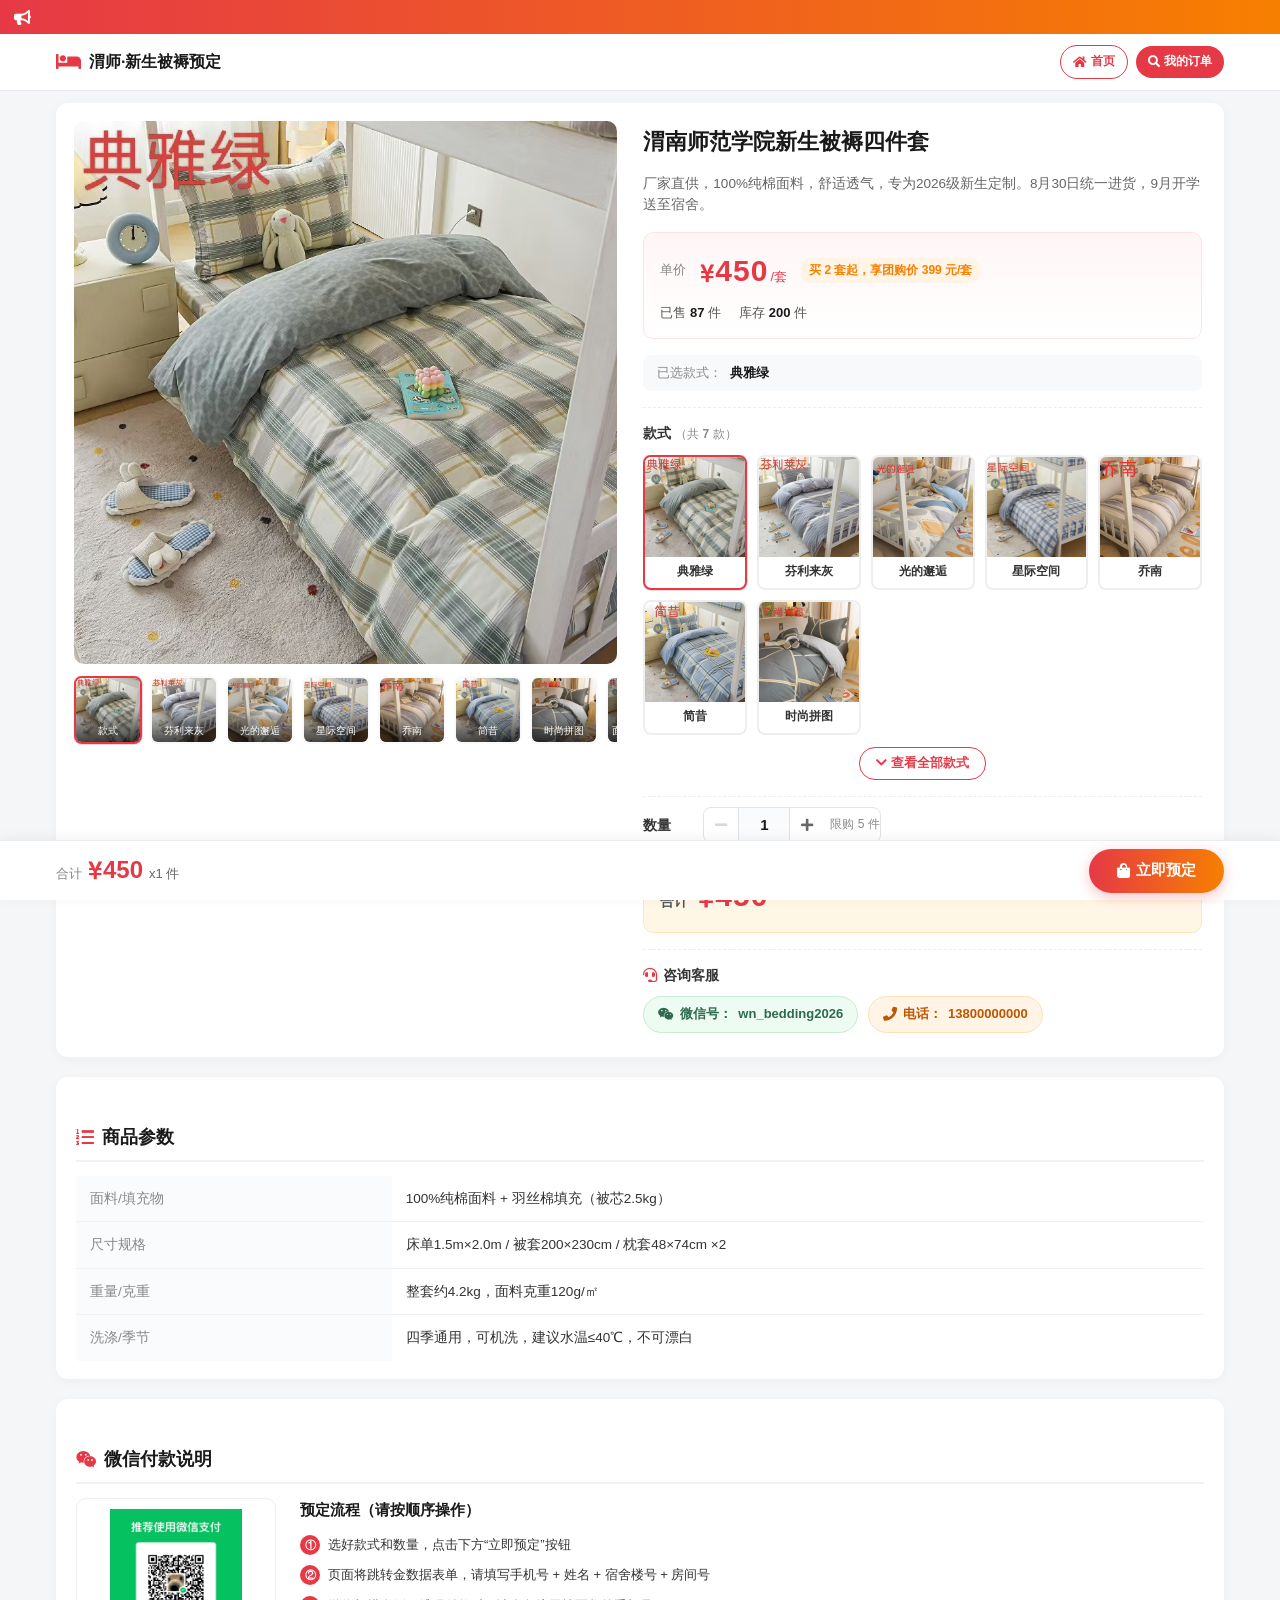
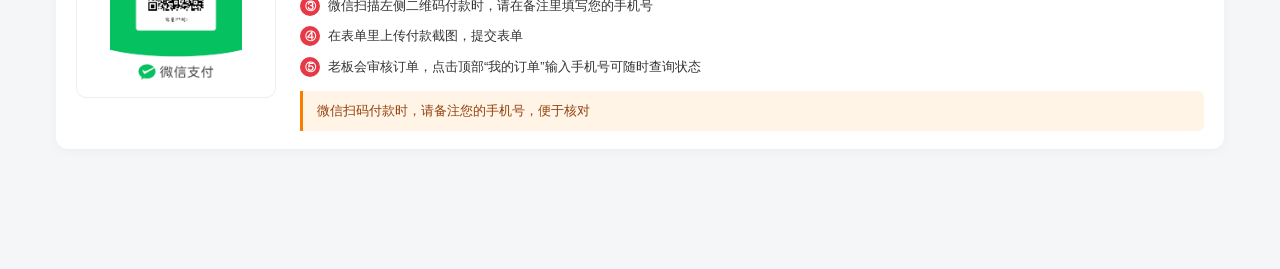
==== detail.html @ 7793c271 "初始提交：渭南师范学院新生被褥预定平台" ====
<!DOCTYPE html>
<html lang="zh-CN">
<head>
    <meta charset="UTF-8">
    <meta name="viewport" content="width=device-width, initial-scale=1.0">
    <title>新生被褥四件套 · 选款下单</title>
    <link rel="stylesheet" href="css/styles.css">
    <link rel="stylesheet" href="css/detail.css">
    <link rel="stylesheet" href="https://cdnjs.cloudflare.com/ajax/libs/font-awesome/5.15.4/css/all.min.css">
</head>
<body class="page-detail">
    <!-- 顶部滚动公告栏 -->
    <div class="announcement-bar" id="announcementBar">
        <i class="fas fa-bullhorn announcement-icon"></i>
        <div class="announcement-text-wrap">
            <div class="announcement-text" id="announcementText"></div>
        </div>
    </div>

    <!-- 顶部导航 -->
    <header class="site-header">
        <div class="container header-inner">
            <a href="index.html" class="site-logo">
                <i class="fas fa-bed logo-icon"></i>
                <span class="logo-text">渭师·新生被褥预定</span>
            </a>
            <div class="header-actions">
                <a href="index.html" class="header-btn header-btn-outline">
                    <i class="fas fa-home"></i> 首页
                </a>
                <a id="queryEntryLink" href="#" class="header-btn header-btn-primary" target="_blank" rel="noopener">
                    <i class="fas fa-search"></i> 我的订单
                </a>
            </div>
        </div>
    </header>

    <!-- 商品详情主体 -->
    <main class="detail-main">
        <div class="container">

            <!-- 商品主区块：媒体 + 信息 -->
            <section class="detail-top">

                <!-- 左侧/上方：主图轮播（含3个统一视频混排） -->
                <div class="detail-media">
                    <div class="detail-main-visual" id="mainVisual">
                        <img id="mainVisualImg" src="img/products/典雅绿.jpg" alt="商品主图">
                        <video id="mainVisualVideo" class="visual-video" style="display:none;" controls preload="metadata" playsinline></video>
                        <div id="videoPlayMask" class="video-play-mask" style="display:none;">
                            <i class="fas fa-play-circle"></i>
                        </div>
                    </div>

                    <!-- 小缩略图（含规格图+视频） -->
                    <div class="detail-thumbs-row" id="thumbsRow">
                        <!-- JS 渲染：规格图片 + 3 个视频混排 -->
                    </div>
                </div>

                <!-- 右侧/下方：信息区 -->
                <div class="detail-info">
                    <h1 class="detail-title" id="detailTitle">渭南师范学院新生被褥四件套</h1>
                    <p class="detail-desc" id="detailDesc">厂家直供，100%纯棉面料，舒适透气</p>

                    <!-- 价格/已售/库存 -->
                    <div class="detail-price-card">
                        <div class="detail-price-row">
                            <span class="detail-price-label">单价</span>
                            <span class="detail-price-cur">
                                <i class="fas fa-yen-sign"></i>
                                <b id="detailUnitPrice">450</b>
                                <span class="detail-unit">/套</span>
                            </span>
                            <span class="detail-price-hint" id="detailPriceHint">买 2 套起，享团购价 399 元/套</span>
                        </div>
                        <div class="detail-meta-row">
                            <div class="detail-meta-item">
                                已售 <b id="detailSold">87</b> 件
                            </div>
                            <div class="detail-meta-item">
                                库存 <b id="detailStock">200</b> 件
                            </div>
                        </div>
                    </div>

                    <!-- 当前选中款式名 -->
                    <div class="detail-sku-selected">
                        <span class="sku-selected-label">已选款式：</span>
                        <span class="sku-selected-name" id="selectedSkuName">典雅绿</span>
                    </div>

                    <!-- 规格缩略图区（折叠展开） -->
                    <div class="detail-sku-picker">
                        <div class="sku-picker-title">
                            款式 <span class="sku-picker-count">（共 <b id="skuPickerCount">7</b> 款）</span>
                        </div>

                        <div class="sku-picker-grid" id="skuPickerGrid">
                            <!-- JS 渲染：20-30 款图片缩略图 -->
                        </div>

                        <div class="sku-picker-expand-row">
                            <button type="button" id="skuExpandBtn" class="sku-expand-btn">
                                <i class="fas fa-chevron-down"></i>
                                <span>查看全部款式</span>
                            </button>
                        </div>
                    </div>

                    <!-- 数量选择器（阶梯定价） -->
                    <div class="detail-qty-row">
                        <div class="qty-label">数量</div>
                        <div class="qty-selector">
                            <button type="button" id="qtyMinus" class="qty-btn qty-btn-minus">
                                <i class="fas fa-minus"></i>
                            </button>
                            <input type="number" id="qtyInput" value="1" min="1" max="5" readonly>
                            <button type="button" id="qtyPlus" class="qty-btn qty-btn-plus">
                                <i class="fas fa-plus"></i>
                            </button>
                            <span class="qty-max-tip">限购 5 件</span>
                        </div>
                    </div>

                    <!-- 总价 -->
                    <div class="detail-total-row">
                        <span class="total-label">合计</span>
                        <span class="total-price">
                            <i class="fas fa-yen-sign"></i><b id="detailTotal">450</b>
                        </span>
                        <span class="total-save" id="totalSaveTip" style="display:none;">
                            已省 <i class="fas fa-yen-sign"></i><b id="detailSaved">0</b>
                        </span>
                    </div>

                    <!-- 客服联系（按字段显示） -->
                    <div class="detail-contact" id="detailContact" style="display:none;">
                        <div class="contact-title"><i class="fas fa-headset"></i> 咨询客服</div>
                        <div class="contact-items" id="contactItems">
                            <!-- JS 按 JSON 字段显示 -->
                        </div>
                    </div>

                </div>
            </section>

            <!-- 商品参数表 -->
            <section class="detail-params">
                <h2 class="block-title"><i class="fas fa-list-ol"></i> 商品参数</h2>
                <table class="params-table" id="paramsTable">
                    <tbody>
                        <!-- JS 渲染 4 行参数 -->
                    </tbody>
                </table>
            </section>

            <!-- 微信收款二维码提示 -->
            <section class="detail-payment-info">
                <h2 class="block-title"><i class="fab fa-weixin"></i> 微信付款说明</h2>
                <div class="payment-card">
                    <div class="payment-qrcode-box">
                        <img id="paymentQrcodeImg" src="img/payment/微信收款二维码.jpg" alt="微信收款二维码">
                    </div>
                    <div class="payment-texts">
                        <p class="payment-tip-title">预定流程（请按顺序操作）</p>
                        <ol class="payment-steps">
                            <li>
                                <b>①</b>
                                <span>选好款式和数量，点击下方“立即预定”按钮</span>
                            </li>
                            <li>
                                <b>②</b>
                                <span>页面将跳转金数据表单，请填写手机号 + 姓名 + 宿舍楼号 + 房间号</span>
                            </li>
                            <li>
                                <b>③</b>
                                <span>微信扫描左侧二维码付款时，请在备注里填写您的手机号</span>
                            </li>
                            <li>
                                <b>④</b>
                                <span>在表单里上传付款截图，提交表单</span>
                            </li>
                            <li>
                                <b>⑤</b>
                                <span>老板会审核订单，点击顶部“我的订单”输入手机号可随时查询状态</span>
                            </li>
                        </ol>
                        <p class="payment-tip-sub" id="paymentTipSub">
                            微信扫码付款时，请备注您的手机号，便于核对
                        </p>
                    </div>
                </div>
            </section>

        </div>
    </main>

    <!-- 底部固定栏（总价 + 立即预定） -->
    <div class="bottom-bar">
        <div class="container bottom-bar-inner">
            <div class="bottom-bar-price">
                <span class="bottom-label">合计</span>
                <span class="bottom-total"><i class="fas fa-yen-sign"></i><b id="bottomTotal">450</b></span>
                <span class="bottom-unit">x<span id="bottomQty">1</span> 件</span>
            </div>
            <button type="button" id="bookNowBtn" class="bottom-book-btn">
                <i class="fas fa-shopping-bag"></i> 立即预定
            </button>
        </div>
    </div>

    <script src="js/common.js"></script>
    <script>
        document.addEventListener('DOMContentLoaded', function() {
            WNU.initDetailPage();
        });
    </script>
</body>
</html>
---- css/styles.css ----
/* ==========================================================================
   渭南师范学院新生被褥预定平台 - 全站公共样式
   技术栈：CSS3 + Flexbox + Grid
   设计原则：移动端优先，中文思源黑体，正式简洁
   ========================================================================== */

/* --- 基础重置 --- */
*,
*::before,
*::after {
    box-sizing: border-box;
    margin: 0;
    padding: 0;
}

html,
body {
    min-height: 100%;
    background: #f5f6f8;
    color: #222;
    /* 中文：思源黑体优先，其次通用中文字体族 */
    font-family: "Source Han Sans CN", "Source Han Sans", "Noto Sans CJK SC",
        "PingFang SC", "Microsoft YaHei", -apple-system, BlinkMacSystemFont,
        "Helvetica Neue", Arial, sans-serif;
    font-size: 14px;
    line-height: 1.6;
    -webkit-text-size-adjust: 100%;
}

img {
    max-width: 100%;
    display: block;
}

a {
    color: inherit;
    text-decoration: none;
}

a:hover {
    opacity: 0.85;
}

ul,
ol {
    list-style: none;
}

button {
    font-family: inherit;
    cursor: pointer;
    border: none;
    background: none;
    color: inherit;
}

input,
textarea,
select {
    font-family: inherit;
}

/* --- 通用容器 --- */
.container {
    width: 100%;
    max-width: 1200px;
    margin: 0 auto;
    padding: 0 16px;
}

/* --- 通用分隔/标题 --- */
.section-subtitle,
.block-title {
    display: flex;
    align-items: center;
    font-size: 18px;
    font-weight: 700;
    color: #1a1a1a;
    margin: 28px 0 14px;
    padding-bottom: 8px;
    border-bottom: 2px solid #f0f2f5;
}

.section-subtitle i,
.block-title i {
    color: #e63946;
    margin-right: 8px;
}

.subtitle-hint {
    font-size: 13px;
    font-weight: 500;
    color: #888;
    margin-left: 8px;
}

/* ==========================================================================
   顶部滚动公告栏
   ========================================================================== */
.announcement-bar {
    display: flex;
    align-items: center;
    background: linear-gradient(90deg, #e63946 0%, #f77f00 100%);
    color: #fff;
    font-size: 13px;
    height: 34px;
    padding: 0 14px;
    overflow: hidden;
}

.announcement-icon {
    flex-shrink: 0;
    margin-right: 10px;
    font-size: 15px;
}

.announcement-text-wrap {
    flex: 1;
    overflow: hidden;
    position: relative;
    height: 22px;
}

.announcement-text {
    white-space: nowrap;
    position: absolute;
    left: 100%;
    line-height: 22px;
    will-change: transform;
    animation: anncScroll 22s linear infinite;
}

@keyframes anncScroll {
    0%   { transform: translateX(0); }
    100% { transform: translateX(-160%); }
}

/* ==========================================================================
   顶部导航（首页/详情页共用）
   ========================================================================== */
.site-header {
    background: #fff;
    border-bottom: 1px solid #eaecef;
    position: sticky;
    top: 0;
    z-index: 100;
}

.header-inner {
    display: flex;
    align-items: center;
    justify-content: space-between;
    height: 56px;
    gap: 12px;
}

.site-logo {
    display: flex;
    align-items: center;
    font-weight: 700;
    color: #1a1a1a;
    white-space: nowrap;
}

.logo-icon {
    color: #e63946;
    font-size: 20px;
    margin-right: 8px;
}

.logo-text {
    font-size: 16px;
}

.header-actions {
    display: flex;
    align-items: center;
    gap: 8px;
}

.header-btn {
    display: inline-flex;
    align-items: center;
    gap: 4px;
    padding: 6px 12px;
    border-radius: 18px;
    font-size: 12px;
    font-weight: 600;
    transition: all 0.2s;
    white-space: nowrap;
}

.header-btn-outline {
    border: 1px solid #e63946;
    color: #e63946;
}

.header-btn-outline:hover {
    background: #fff0f1;
}

.header-btn-primary {
    background: #e63946;
    color: #fff;
}

.header-btn-primary:hover {
    background: #d03340;
    color: #fff;
}

/* 移动端：按钮文字精简 */
@media (max-width: 480px) {
    .logo-text {
        font-size: 14px;
    }
    .header-btn {
        padding: 5px 10px;
        font-size: 12px;
    }
}

/* ==========================================================================
   主区域
   ========================================================================== */
.site-main,
.detail-main {
    padding: 20px 0 120px;
}

/* ==========================================================================
   首页：主商品卡片
   ========================================================================== */
.home-product-card {
    background: #fff;
    border-radius: 14px;
    overflow: hidden;
    box-shadow: 0 2px 14px rgba(0, 0, 0, 0.05);
    display: grid;
    grid-template-columns: 48% 1fr;
    gap: 0;
}

.home-product-media {
    position: relative;
    background: #f8f9fb;
}

.home-product-media img {
    width: 100%;
    height: 100%;
    object-fit: cover;
    aspect-ratio: 1 / 1;
}

.home-product-badge {
    position: absolute;
    top: 14px;
    left: 14px;
    background: rgba(230, 57, 70, 0.95);
    color: #fff;
    font-size: 12px;
    font-weight: 600;
    padding: 5px 10px;
    border-radius: 14px;
    box-shadow: 0 2px 6px rgba(230, 57, 70, 0.35);
}

.home-product-info {
    padding: 24px 28px;
    display: flex;
    flex-direction: column;
    justify-content: center;
}

.home-product-title {
    font-size: 22px;
    font-weight: 700;
    color: #1a1a1a;
    margin-bottom: 8px;
    line-height: 1.4;
}

.home-product-desc {
    color: #666;
    font-size: 14px;
    margin-bottom: 20px;
}

.home-pricing-row {
    display: flex;
    flex-wrap: wrap;
    align-items: flex-end;
    gap: 18px;
    margin-bottom: 14px;
}

.home-price-block {
    display: flex;
    flex-direction: column;
}

.home-price-label {
    font-size: 12px;
    color: #888;
    margin-bottom: 4px;
}

.home-price {
    font-size: 22px;
    font-weight: 700;
    color: #e63946;
}

.home-price b {
    font-size: 28px;
    letter-spacing: 1px;
}

.home-price-single {
    color: #999;
    font-size: 17px;
    text-decoration: line-through;
}

.home-price-single b {
    font-size: 22px;
}

.home-stats-block {
    margin-left: auto;
    display: flex;
    flex-direction: column;
    align-items: flex-end;
    font-size: 13px;
    color: #666;
    gap: 4px;
}

.home-stats-block b {
    color: #1a1a1a;
    font-weight: 700;
}

.home-tags-row {
    display: flex;
    flex-wrap: wrap;
    gap: 8px;
    margin-bottom: 22px;
}

.home-tag {
    background: #fff4e5;
    color: #c05500;
    border-radius: 4px;
    font-size: 12px;
    padding: 4px 9px;
    display: inline-flex;
    align-items: center;
    gap: 4px;
}

.home-tag i {
    font-size: 11px;
}

.home-ctas {
    margin-top: auto;
}

.home-btn {
    display: inline-flex;
    align-items: center;
    justify-content: center;
    gap: 8px;
    border-radius: 30px;
    font-weight: 600;
    transition: all 0.2s;
    text-align: center;
}

.home-btn-primary {
    background: linear-gradient(90deg, #e63946 0%, #f77f00 100%);
    color: #fff;
    border: none;
}

.home-btn-primary:hover {
    transform: translateY(-1px);
    box-shadow: 0 6px 16px rgba(230, 57, 70, 0.3);
    color: #fff;
}

.home-btn-outline {
    background: #fff;
    color: #e63946;
    border: 1.5px solid #e63946;
}

.home-btn-outline:hover {
    background: #fff0f1;
    color: #e63946;
}

.home-btn-big {
    height: 48px;
    padding: 0 24px;
    font-size: 16px;
    width: 100%;
}

/* 响应式：首页卡片改为上下布局 */
@media (max-width: 820px) {
    .home-product-card {
        grid-template-columns: 1fr;
    }
    .home-product-info {
        padding: 18px 16px 22px;
    }
    .home-product-title {
        font-size: 19px;
    }
    .home-stats-block {
        margin-left: 0;
        align-items: flex-start;
    }
}

/* ==========================================================================
   首页：款式快速预览
   ========================================================================== */
.home-skus-section {
    margin-top: 10px;
}

.home-skus-grid {
    display: grid;
    grid-template-columns: repeat(auto-fill, minmax(140px, 1fr));
    gap: 14px;
}

.home-sku-item {
    background: #fff;
    border-radius: 10px;
    overflow: hidden;
    box-shadow: 0 2px 8px rgba(0, 0, 0, 0.04);
    transition: all 0.2s;
    cursor: pointer;
    border: 2px solid transparent;
}

.home-sku-item:hover {
    transform: translateY(-2px);
    box-shadow: 0 4px 14px rgba(0, 0, 0, 0.08);
}

.home-sku-item-img {
    width: 100%;
    aspect-ratio: 1 / 1;
    object-fit: cover;
    background: #f8f9fb;
}

.home-sku-item-name {
    padding: 8px 10px 10px;
    font-size: 13px;
    font-weight: 600;
    color: #333;
    text-align: center;
}

.home-skus-footer {
    margin-top: 20px;
    text-align: center;
}

/* ==========================================================================
   页脚
   ========================================================================== */
.site-footer {
    background: #fff;
    border-top: 1px solid #eaecef;
    padding: 22px 0 20px;
}

.footer-info-row {
    display: flex;
    flex-wrap: wrap;
    gap: 16px 24px;
    margin-bottom: 14px;
    font-size: 13px;
    color: #555;
}

.footer-info-item i {
    color: #e63946;
    margin-right: 6px;
}

.footer-copyright {
    color: #999;
    font-size: 12px;
    padding-top: 12px;
    border-top: 1px dashed #eee;
    text-align: center;
}

/* ==========================================================================
   详情页底部固定栏（详情页专用，定义在此公共样式里方便复用）
   ========================================================================== */
.bottom-bar {
    position: fixed;
    bottom: 0;
    left: 0;
    right: 0;
    height: 60px;
    background: #fff;
    border-top: 1px solid #eaecef;
    z-index: 200;
    box-shadow: 0 -2px 12px rgba(0, 0, 0, 0.05);
}

.bottom-bar-inner {
    height: 100%;
    display: flex;
    align-items: center;
    justify-content: space-between;
    gap: 12px;
}

.bottom-bar-price {
    display: flex;
    align-items: baseline;
    gap: 6px;
    flex: 1;
    min-width: 0;
}

.bottom-label {
    font-size: 13px;
    color: #888;
}

.bottom-total {
    color: #e63946;
    font-weight: 700;
    font-size: 20px;
}

.bottom-total b {
    font-size: 24px;
}

.bottom-unit {
    color: #666;
    font-size: 13px;
}

.bottom-book-btn {
    flex-shrink: 0;
    height: 44px;
    padding: 0 28px;
    border-radius: 22px;
    background: linear-gradient(90deg, #e63946 0%, #f77f00 100%);
    color: #fff;
    font-weight: 700;
    font-size: 15px;
    display: inline-flex;
    align-items: center;
    gap: 6px;
    transition: all 0.2s;
    box-shadow: 0 4px 14px rgba(230, 57, 70, 0.3);
}

.bottom-book-btn:hover {
    transform: translateY(-1px);
    box-shadow: 0 6px 18px rgba(230, 57, 70, 0.38);
}

.bottom-book-btn:active {
    transform: translateY(0);
}

@media (max-width: 480px) {
    .bottom-book-btn {
        padding: 0 18px;
        font-size: 14px;
        height: 42px;
    }
}
---- css/detail.css ----
/* ==========================================================================
   详情页专用样式：选款下单页
   布局：左（主图）+ 右（信息），移动端上下
   ========================================================================== */

.page-detail {
    background: #f5f6f8;
}

.page-detail .detail-main {
    padding-top: 12px;
}

/* ---------------- 主商品区：左媒体右信息 ---------------- */
.detail-top {
    display: grid;
    grid-template-columns: 48% 1fr;
    gap: 22px;
    background: #fff;
    border-radius: 12px;
    padding: 18px;
    box-shadow: 0 2px 12px rgba(0, 0, 0, 0.04);
}

@media (max-width: 820px) {
    .detail-top {
        grid-template-columns: 1fr;
        padding: 14px;
        gap: 14px;
    }
}

/* ---------------- 媒体区（主图+缩略图行） ---------------- */
.detail-media {
    display: flex;
    flex-direction: column;
    gap: 12px;
}

.detail-main-visual {
    position: relative;
    width: 100%;
    background: #f8f9fb;
    border-radius: 10px;
    overflow: hidden;
    aspect-ratio: 1 / 1;
}

.detail-main-visual img,
.detail-main-visual video {
    width: 100%;
    height: 100%;
    object-fit: cover;
}

.detail-main-visual video {
    background: #000;
}

.video-play-mask {
    position: absolute;
    inset: 0;
    background: rgba(0, 0, 0, 0.25);
    display: flex;
    align-items: center;
    justify-content: center;
    color: #fff;
    font-size: 64px;
    cursor: pointer;
    transition: all 0.2s;
}

.video-play-mask:hover {
    background: rgba(0, 0, 0, 0.4);
}

.video-play-mask:hover i {
    transform: scale(1.1);
}

.video-play-mask i {
    transition: transform 0.2s;
    text-shadow: 0 4px 12px rgba(0, 0, 0, 0.4);
}

/* 主视觉下方的小缩略图行（规格图+视频） */
.detail-thumbs-row {
    display: flex;
    gap: 8px;
    overflow-x: auto;
    padding-bottom: 4px;
    scrollbar-width: thin;
}

.detail-thumbs-row::-webkit-scrollbar {
    height: 4px;
}
.detail-thumbs-row::-webkit-scrollbar-thumb {
    background: #ddd;
    border-radius: 2px;
}

.detail-thumb-item {
    flex-shrink: 0;
    width: 68px;
    height: 68px;
    border-radius: 8px;
    overflow: hidden;
    border: 2px solid transparent;
    background: #f8f9fb;
    cursor: pointer;
    transition: all 0.15s;
    position: relative;
}

.detail-thumb-item:hover {
    border-color: #f2a9af;
}

.detail-thumb-item.active {
    border-color: #e63946;
    box-shadow: 0 0 0 1px rgba(230, 57, 70, 0.2);
}

.detail-thumb-item img {
    width: 100%;
    height: 100%;
    object-fit: cover;
}

.detail-thumb-item.video-thumb::after {
    content: "";
    position: absolute;
    inset: 0;
    background: rgba(0, 0, 0, 0.35);
}

.detail-thumb-item.video-thumb::before {
    content: "\f144"; /* play-circle FontAwesome unicode */
    font-family: "Font Awesome 5 Free";
    font-weight: 400;
    position: absolute;
    top: 50%;
    left: 50%;
    transform: translate(-50%, -50%);
    color: #fff;
    font-size: 24px;
    z-index: 1;
    text-shadow: 0 2px 4px rgba(0, 0, 0, 0.4);
}

.detail-thumb-label {
    position: absolute;
    left: 0;
    right: 0;
    bottom: 0;
    font-size: 10px;
    color: #fff;
    text-align: center;
    background: linear-gradient(transparent, rgba(0, 0, 0, 0.65));
    padding: 14px 4px 3px;
    z-index: 2;
    white-space: nowrap;
    overflow: hidden;
    text-overflow: ellipsis;
}

/* ---------------- 信息区 ---------------- */
.detail-info {
    display: flex;
    flex-direction: column;
    gap: 16px;
    padding: 6px 4px;
}

.detail-title {
    font-size: 22px;
    font-weight: 700;
    color: #1a1a1a;
    line-height: 1.35;
}

.detail-desc {
    color: #666;
    font-size: 13.5px;
}

.detail-price-card {
    background: linear-gradient(180deg, #fff6f6 0%, #fff 100%);
    border: 1px solid #ffe3e5;
    border-radius: 10px;
    padding: 14px 16px;
}

.detail-price-row {
    display: flex;
    align-items: center;
    flex-wrap: wrap;
    gap: 8px 14px;
    margin-bottom: 8px;
}

.detail-price-label {
    font-size: 13px;
    color: #888;
}

.detail-price-cur {
    color: #e63946;
    font-size: 20px;
    font-weight: 700;
    display: inline-flex;
    align-items: baseline;
}

.detail-price-cur b {
    font-size: 30px;
    letter-spacing: 1px;
}

.detail-unit {
    font-size: 13px;
    color: #e63946;
    font-weight: 500;
    margin-left: 2px;
}

.detail-price-hint {
    font-size: 12px;
    color: #f77f00;
    background: #fff4e5;
    padding: 3px 8px;
    border-radius: 10px;
    font-weight: 600;
}

.detail-price-hint.group {
    background: #d8f3dc;
    color: #2d6a4f;
}

.detail-meta-row {
    display: flex;
    gap: 18px;
    font-size: 13px;
    color: #555;
}

.detail-meta-item b {
    color: #1a1a1a;
    font-weight: 700;
}

/* 已选款式 */
.detail-sku-selected {
    background: #f8f9fb;
    border-radius: 8px;
    padding: 8px 14px;
    font-size: 13px;
    display: flex;
    align-items: center;
}

.sku-selected-label {
    color: #888;
    margin-right: 8px;
}

.sku-selected-name {
    color: #1a1a1a;
    font-weight: 700;
}

/* 规格缩略图选择器（折叠展开） */
.detail-sku-picker {
    border-top: 1px dashed #eee;
    padding-top: 14px;
}

.sku-picker-title {
    font-size: 14px;
    color: #333;
    font-weight: 600;
    margin-bottom: 10px;
}

.sku-picker-count {
    font-weight: 500;
    color: #888;
    font-size: 12px;
}

.sku-picker-grid {
    display: grid;
    grid-template-columns: repeat(auto-fill, minmax(88px, 1fr));
    gap: 10px;
    overflow: hidden;
    max-height: 340px; /* 默认显示约 6 款 (88*3+10*2=284 留余量) */
    transition: max-height 0.3s ease;
}

.sku-picker-grid.expanded {
    max-height: 2000px;
}

.sku-card {
    background: #fff;
    border: 2px solid #eee;
    border-radius: 8px;
    overflow: hidden;
    cursor: pointer;
    transition: all 0.15s;
    display: flex;
    flex-direction: column;
}

.sku-card:hover {
    border-color: #f2a9af;
}

.sku-card.active {
    border-color: #e63946;
    box-shadow: 0 0 0 1px rgba(230, 57, 70, 0.18);
}

.sku-card-img {
    width: 100%;
    aspect-ratio: 1 / 1;
    object-fit: cover;
    background: #f8f9fb;
}

.sku-card-name {
    padding: 5px 6px 7px;
    font-size: 12px;
    text-align: center;
    color: #333;
    font-weight: 600;
    white-space: nowrap;
    overflow: hidden;
    text-overflow: ellipsis;
}

.sku-picker-expand-row {
    margin-top: 12px;
    display: flex;
    justify-content: center;
}

.sku-expand-btn {
    display: inline-flex;
    align-items: center;
    gap: 4px;
    padding: 7px 16px;
    background: #fff;
    border: 1px solid #e63946;
    color: #e63946;
    border-radius: 16px;
    font-size: 12.5px;
    font-weight: 600;
    transition: all 0.2s;
}

.sku-expand-btn:hover {
    background: #fff0f1;
}

.sku-expand-btn i {
    transition: transform 0.25s;
}

.sku-expand-btn.expanded i {
    transform: rotate(180deg);
}

/* 数量选择器 */
.detail-qty-row {
    display: flex;
    align-items: center;
    gap: 16px;
    padding-top: 10px;
    border-top: 1px dashed #eee;
}

.qty-label {
    font-size: 14px;
    color: #333;
    font-weight: 600;
    min-width: 44px;
}

.qty-selector {
    display: inline-flex;
    align-items: center;
    background: #fff;
    border: 1px solid #e0e3e8;
    border-radius: 8px;
    overflow: hidden;
}

.qty-btn {
    width: 34px;
    height: 34px;
    display: inline-flex;
    align-items: center;
    justify-content: center;
    color: #666;
    font-size: 14px;
    transition: all 0.15s;
}

.qty-btn:hover {
    background: #f5f6f8;
    color: #e63946;
}

.qty-btn:disabled {
    cursor: not-allowed;
    opacity: 0.45;
    color: #aaa;
}

.qty-btn:disabled:hover {
    background: transparent;
}

#qtyInput {
    width: 52px;
    height: 34px;
    border: none;
    border-left: 1px solid #e0e3e8;
    border-right: 1px solid #e0e3e8;
    text-align: center;
    font-size: 15px;
    font-weight: 700;
    color: #1a1a1a;
    outline: none;
    background: #fafbfc;
    -moz-appearance: textfield;
}

#qtyInput::-webkit-inner-spin-button,
#qtyInput::-webkit-outer-spin-button {
    -webkit-appearance: none;
    margin: 0;
}

.qty-max-tip {
    font-size: 12px;
    color: #888;
    margin-left: 6px;
}

/* 总价行 */
.detail-total-row {
    display: flex;
    align-items: baseline;
    gap: 10px;
    background: #fff7e6;
    border-radius: 10px;
    padding: 12px 16px;
    border: 1px solid #ffe7ba;
}

.total-label {
    font-size: 14px;
    color: #555;
    font-weight: 600;
}

.total-price {
    color: #e63946;
    font-size: 22px;
    font-weight: 700;
}

.total-price b {
    font-size: 30px;
    letter-spacing: 1px;
}

.total-save {
    font-size: 12.5px;
    color: #2d6a4f;
    background: #d8f3dc;
    padding: 3px 9px;
    border-radius: 10px;
    font-weight: 600;
    align-self: center;
}

/* 客服联系区 */
.detail-contact {
    border-top: 1px dashed #eee;
    padding-top: 14px;
}

.contact-title {
    font-size: 14px;
    font-weight: 600;
    color: #333;
    margin-bottom: 10px;
    display: flex;
    align-items: center;
    gap: 6px;
}

.contact-title i {
    color: #e63946;
}

.contact-items {
    display: flex;
    flex-wrap: wrap;
    gap: 10px;
}

.contact-chip {
    display: inline-flex;
    align-items: center;
    gap: 6px;
    padding: 7px 14px;
    background: #f0f7ff;
    border: 1px solid #d0e4ff;
    color: #1d4ed8;
    border-radius: 20px;
    font-size: 13px;
    font-weight: 600;
    cursor: pointer;
    transition: all 0.2s;
    user-select: all;
}

.contact-chip:hover {
    background: #e0efff;
}

.contact-chip.wechat {
    background: #eefbf3;
    border-color: #c6ecd4;
    color: #2d6a4f;
}

.contact-chip.phone {
    background: #fff4e5;
    border-color: #ffe0b3;
    color: #c05500;
}

.contact-chip i {
    font-size: 14px;
}

/* ---------------- 商品参数表 ---------------- */
.detail-params {
    margin-top: 20px;
    background: #fff;
    border-radius: 12px;
    padding: 18px 20px;
    box-shadow: 0 2px 10px rgba(0, 0, 0, 0.04);
}

.params-table {
    width: 100%;
    border-collapse: collapse;
    font-size: 13.5px;
}

.params-table tr {
    border-bottom: 1px solid #f0f2f5;
}

.params-table tr:last-child {
    border-bottom: none;
}

.params-table th {
    text-align: left;
    width: 28%;
    padding: 12px 14px;
    color: #888;
    font-weight: 500;
    background: #fafbfc;
    vertical-align: top;
}

.params-table td {
    padding: 12px 14px;
    color: #333;
    line-height: 1.6;
}

/* ---------------- 付款说明 ---------------- */
.detail-payment-info {
    margin-top: 20px;
    background: #fff;
    border-radius: 12px;
    padding: 18px 20px;
    box-shadow: 0 2px 10px rgba(0, 0, 0, 0.04);
}

.payment-card {
    display: grid;
    grid-template-columns: 200px 1fr;
    gap: 24px;
    align-items: flex-start;
}

@media (max-width: 640px) {
    .payment-card {
        grid-template-columns: 1fr;
    }
}

.payment-qrcode-box {
    background: #fff;
    border: 1px solid #eee;
    padding: 10px;
    border-radius: 10px;
    text-align: center;
    max-width: 220px;
    margin: 0 auto;
}

.payment-qrcode-box img {
    width: 100%;
    aspect-ratio: 1 / 1;
    object-fit: contain;
    border-radius: 6px;
}

.payment-tip-title {
    font-size: 15px;
    font-weight: 700;
    color: #1a1a1a;
    margin-bottom: 12px;
}

.payment-steps {
    counter-reset: step;
    display: flex;
    flex-direction: column;
    gap: 9px;
}

.payment-steps li {
    display: flex;
    align-items: flex-start;
    gap: 8px;
    font-size: 13px;
    color: #333;
    line-height: 1.65;
}

.payment-steps li b {
    flex-shrink: 0;
    display: inline-flex;
    align-items: center;
    justify-content: center;
    width: 20px;
    height: 20px;
    border-radius: 50%;
    background: #e63946;
    color: #fff;
    font-size: 11px;
    margin-top: 1px;
}

.payment-tip-sub {
    margin-top: 14px;
    padding: 10px 14px;
    background: #fff4e5;
    border-left: 3px solid #f77f00;
    border-radius: 0 6px 6px 0;
    font-size: 12.5px;
    color: #92400e;
    line-height: 1.6;
}
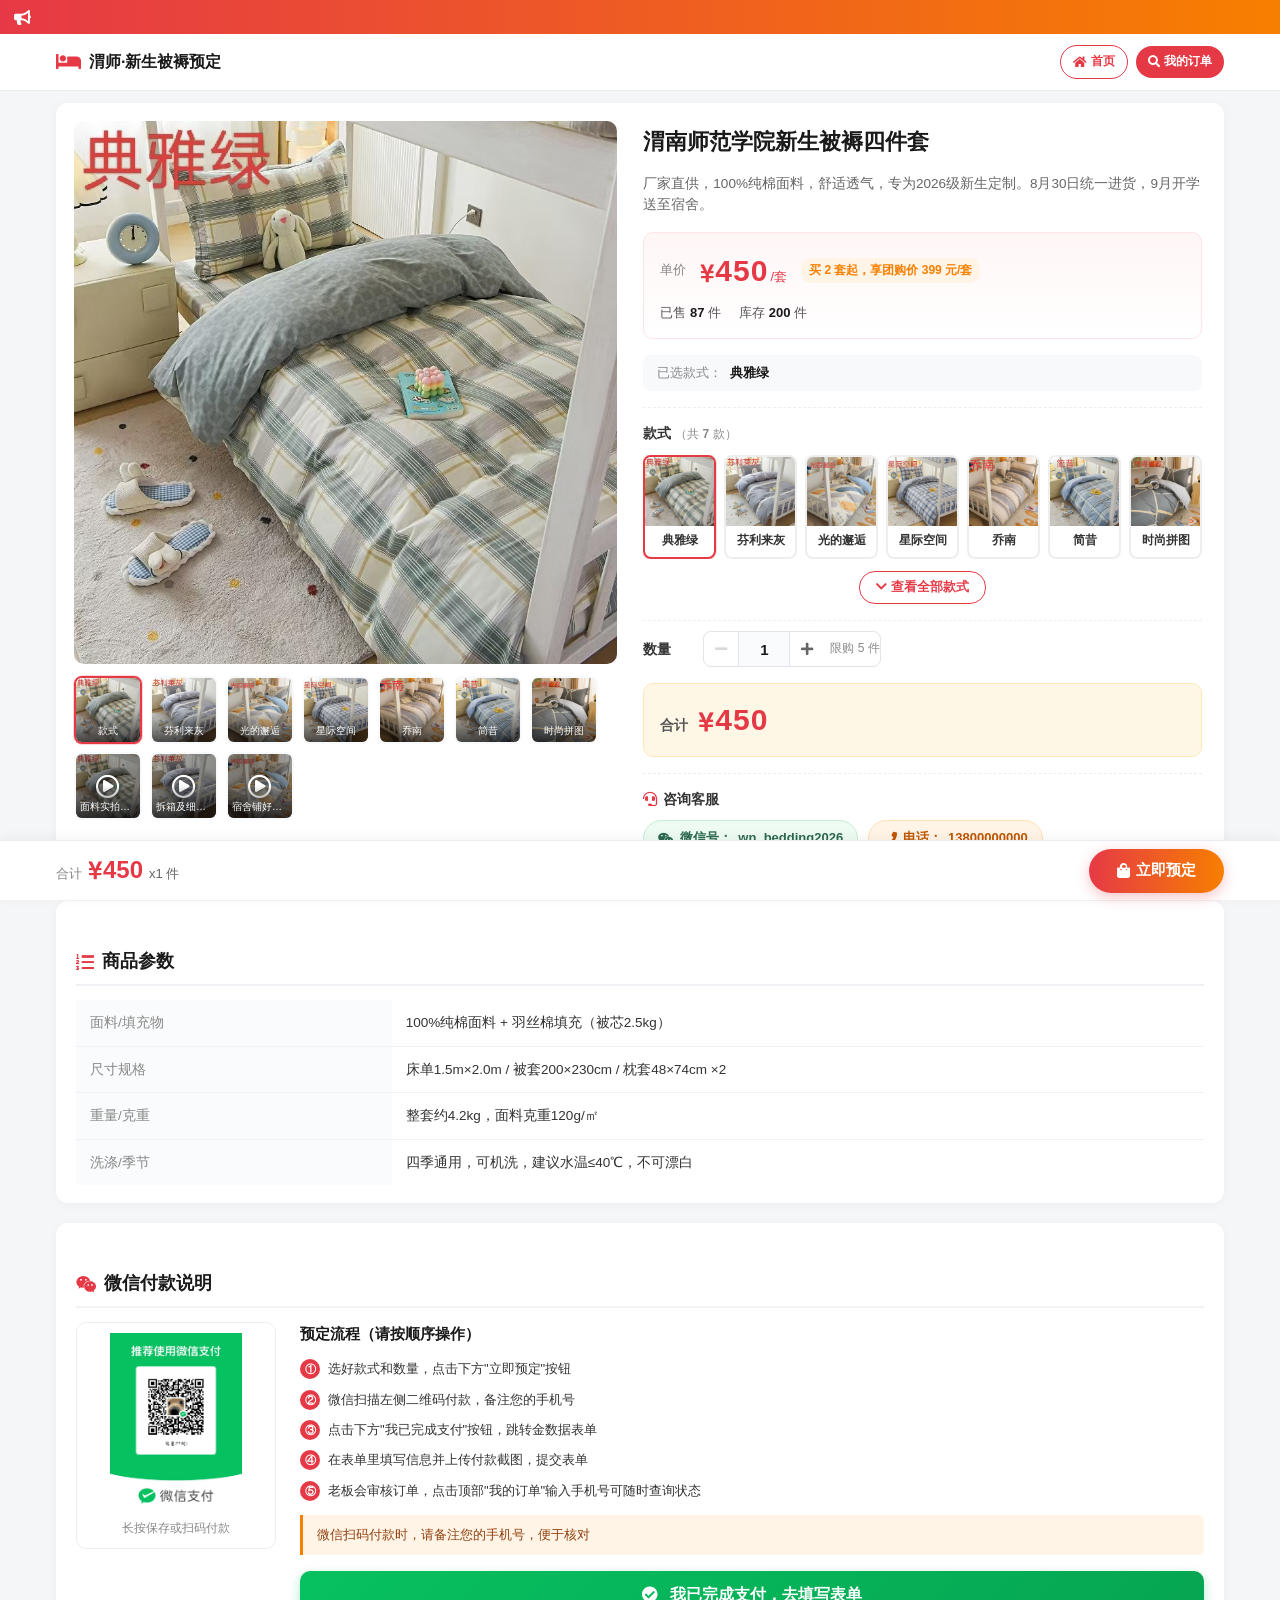
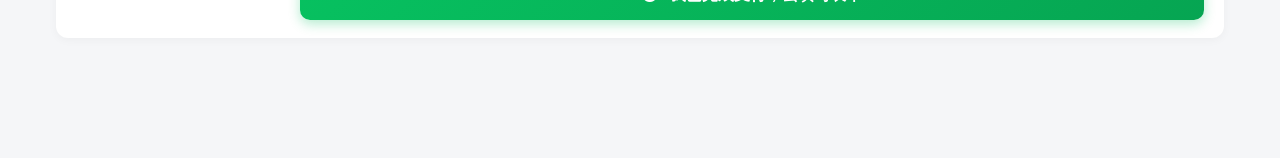
==== commit 4b52b381: "feat: 详情页流程改为先滚动到付款区再跳转表单" ====
--- a/detail.html
+++ b/detail.html
@@ -156,39 +156,43 @@
             </section>
 
             <!-- 微信收款二维码提示 -->
-            <section class="detail-payment-info">
+            <section class="detail-payment-info" id="paymentSection">
                 <h2 class="block-title"><i class="fab fa-weixin"></i> 微信付款说明</h2>
                 <div class="payment-card">
                     <div class="payment-qrcode-box">
                         <img id="paymentQrcodeImg" src="img/payment/微信收款二维码.jpg" alt="微信收款二维码">
+                        <p class="qrcode-tip">长按保存或扫码付款</p>
                     </div>
                     <div class="payment-texts">
                         <p class="payment-tip-title">预定流程（请按顺序操作）</p>
                         <ol class="payment-steps">
                             <li>
                                 <b>①</b>
-                                <span>选好款式和数量，点击下方“立即预定”按钮</span>
+                                <span>选好款式和数量，点击下方"立即预定"按钮</span>
                             </li>
                             <li>
                                 <b>②</b>
-                                <span>页面将跳转金数据表单，请填写手机号 + 姓名 + 宿舍楼号 + 房间号</span>
+                                <span>微信扫描左侧二维码付款，备注您的手机号</span>
                             </li>
                             <li>
                                 <b>③</b>
-                                <span>微信扫描左侧二维码付款时，请在备注里填写您的手机号</span>
+                                <span>点击下方"我已完成支付"按钮，跳转金数据表单</span>
                             </li>
                             <li>
                                 <b>④</b>
-                                <span>在表单里上传付款截图，提交表单</span>
+                                <span>在表单里填写信息并上传付款截图，提交表单</span>
                             </li>
                             <li>
                                 <b>⑤</b>
-                                <span>老板会审核订单，点击顶部“我的订单”输入手机号可随时查询状态</span>
+                                <span>老板会审核订单，点击顶部"我的订单"输入手机号可随时查询状态</span>
                             </li>
                         </ol>
-                        <p class="payment-tip-sub" id="paymentTipSub">
+                        <p class="payment-tip-sub">
                             微信扫码付款时，请备注您的手机号，便于核对
                         </p>
+                        <button type="button" id="paidDoneBtn" class="paid-done-btn">
+                            <i class="fas fa-check-circle"></i> 我已完成支付，去填写表单
+                        </button>
                     </div>
                 </div>
             </section>
@@ -217,4 +221,4 @@
         });
     </script>
 </body>
-</html>
+</html>
--- a/css/detail.css
+++ b/css/detail.css
@@ -83,21 +83,12 @@
     text-shadow: 0 4px 12px rgba(0, 0, 0, 0.4);
 }
 
-/* 主视觉下方的小缩略图行（规格图+视频） */
+/* 主视觉下方的小缩略图行（规格图+视频）- 换行排列 */
 .detail-thumbs-row {
     display: flex;
+    flex-wrap: wrap;
     gap: 8px;
-    overflow-x: auto;
     padding-bottom: 4px;
-    scrollbar-width: thin;
-}
-
-.detail-thumbs-row::-webkit-scrollbar {
-    height: 4px;
-}
-.detail-thumbs-row::-webkit-scrollbar-thumb {
-    background: #ddd;
-    border-radius: 2px;
 }
 
 .detail-thumb-item {
@@ -292,10 +283,10 @@
 
 .sku-picker-grid {
     display: grid;
-    grid-template-columns: repeat(auto-fill, minmax(88px, 1fr));
-    gap: 10px;
+    grid-template-columns: repeat(auto-fill, minmax(72px, 1fr));
+    gap: 8px;
     overflow: hidden;
-    max-height: 340px; /* 默认显示约 6 款 (88*3+10*2=284 留余量) */
+    max-height: 380px; /* 默认显示约 6 行 */
     transition: max-height 0.3s ease;
 }
 
@@ -676,3 +667,80 @@
     color: #92400e;
     line-height: 1.6;
 }
+
+.qrcode-tip {
+    text-align: center;
+    font-size: 12px;
+    color: #888;
+    margin-top: 8px;
+}
+
+.paid-done-btn {
+    display: block;
+    width: 100%;
+    margin-top: 16px;
+    padding: 14px 20px;
+    background: linear-gradient(135deg, #07c160 0%, #06a552 100%);
+    color: #fff;
+    border: none;
+    border-radius: 10px;
+    font-size: 16px;
+    font-weight: 700;
+    cursor: pointer;
+    box-shadow: 0 4px 12px rgba(7, 193, 96, 0.3);
+    transition: transform 0.2s, box-shadow 0.2s;
+}
+
+.paid-done-btn:hover {
+    transform: translateY(-2px);
+    box-shadow: 0 6px 16px rgba(7, 193, 96, 0.4);
+}
+
+.paid-done-btn:active {
+    transform: translateY(0);
+}
+
+.paid-done-btn i {
+    margin-right: 8px;
+}
+
+/* ---------------- 移动端响应式优化 ---------------- */
+@media (max-width: 768px) {
+    /* 主图区域在移动端缩小 */
+    .detail-main-visual {
+        max-width: 320px;
+        margin: 0 auto;
+    }
+
+    /* 缩略图尺寸缩小 */
+    .detail-thumb-item {
+        width: 56px;
+        height: 56px;
+    }
+
+    /* 款式卡片在移动端更紧凑 */
+    .sku-picker-grid {
+        grid-template-columns: repeat(auto-fill, minmax(68px, 1fr));
+        gap: 6px;
+    }
+
+    .sku-card-name {
+        font-size: 11px;
+        padding: 4px 4px 6px;
+    }
+
+    /* 标题字号缩小 */
+    .detail-title {
+        font-size: 18px;
+    }
+
+    /* 价格字号调整 */
+    .detail-price-cur b {
+        font-size: 24px;
+    }
+
+    /* 底部栏适配 */
+    .bottom-bar-inner {
+        padding: 0 12px;
+    }
+}
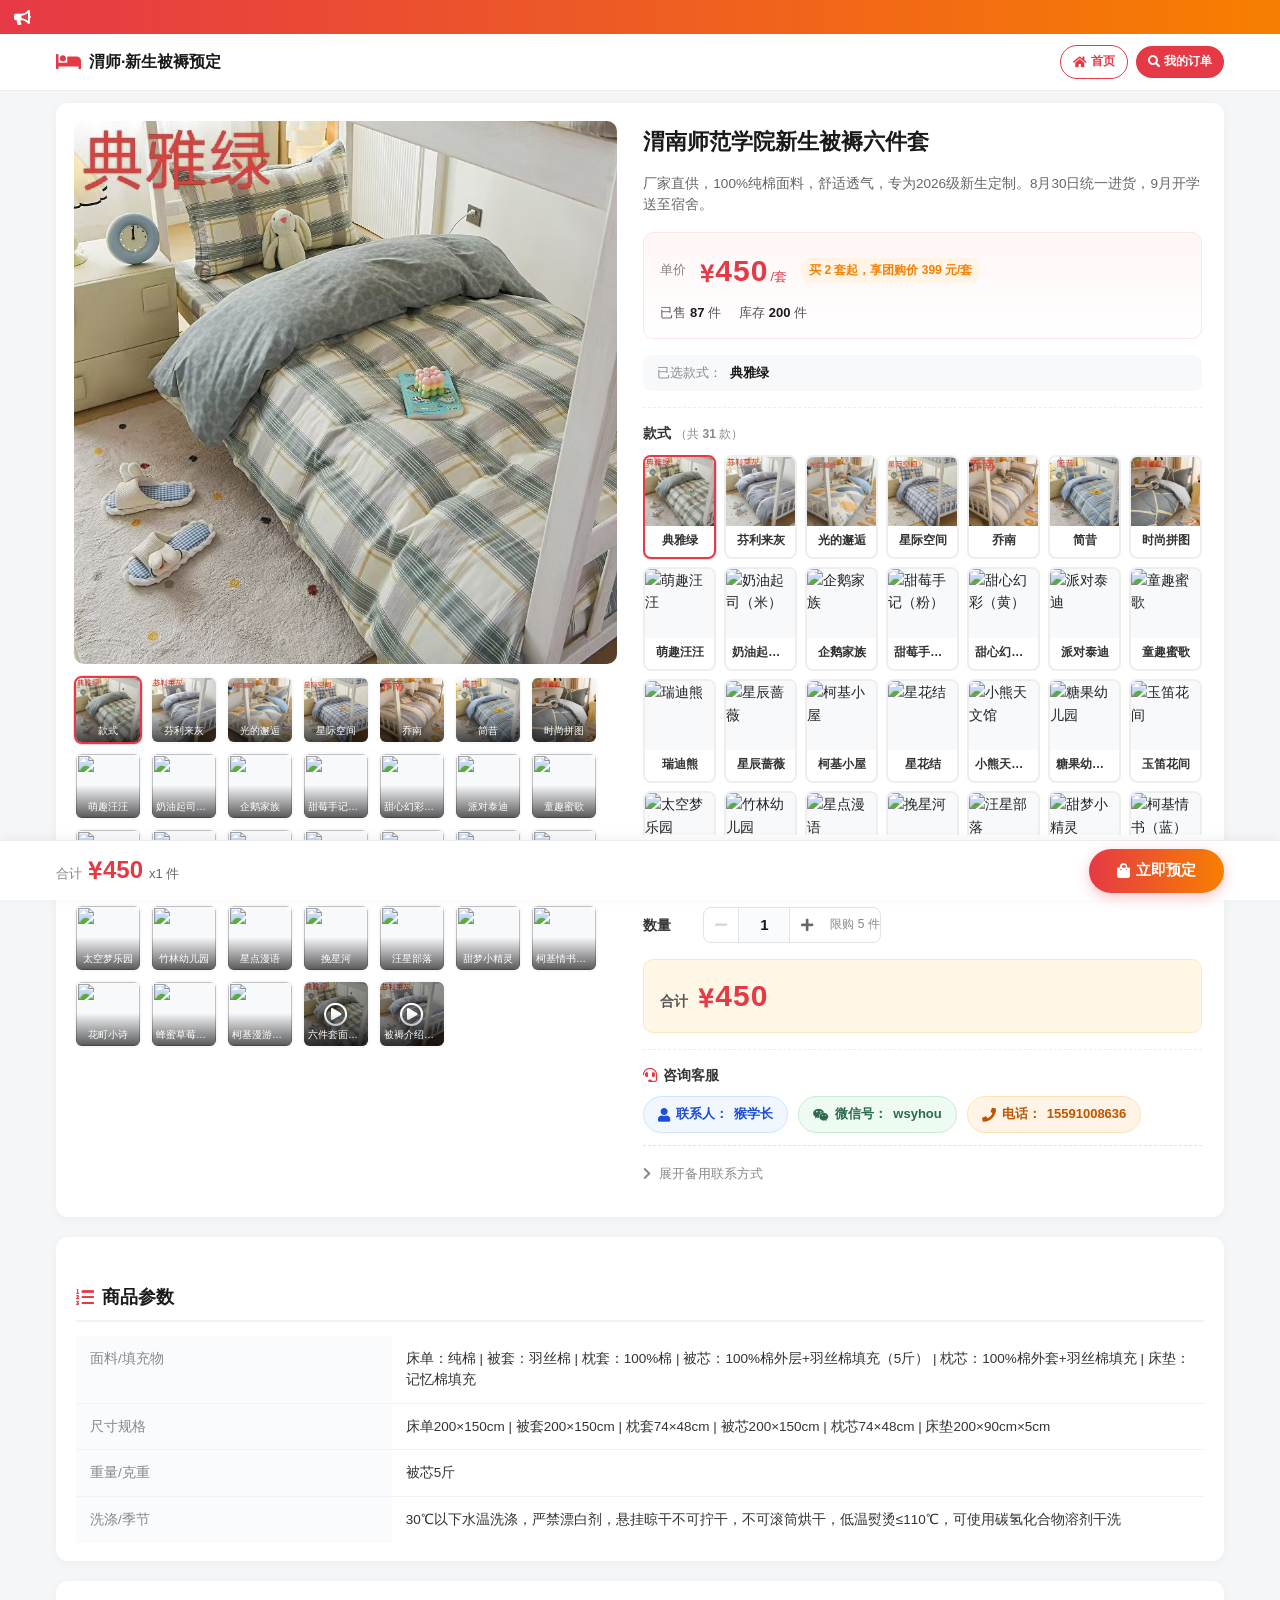
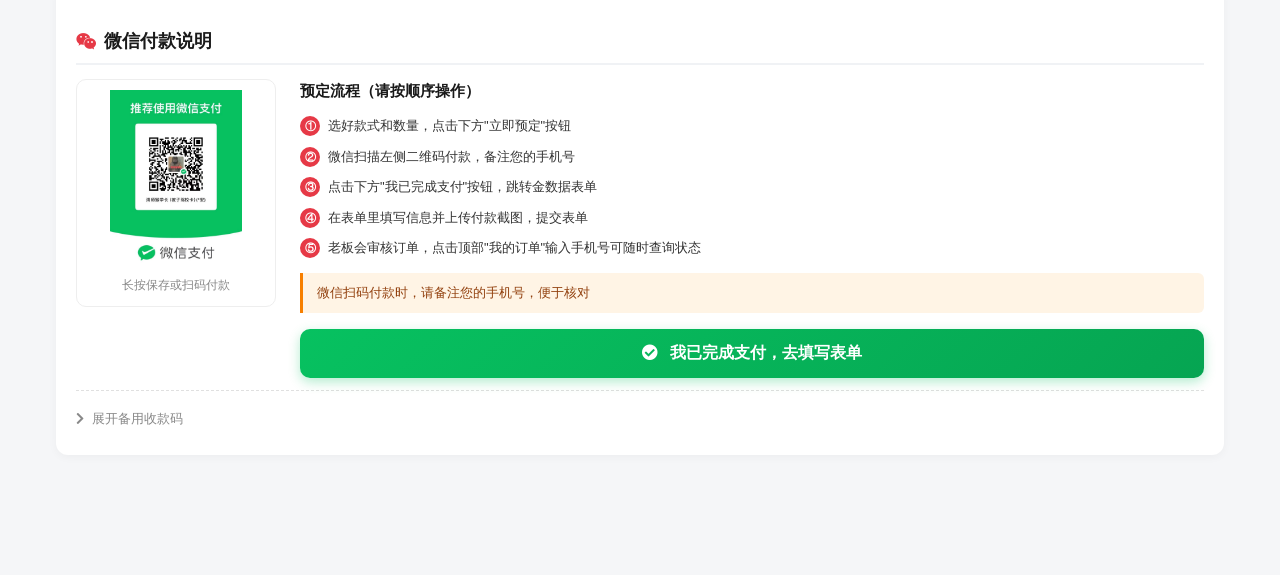
==== commit 624de05c: "四件套改六件套+备用收款码折叠栏+备用客服折叠栏" ====
--- a/detail.html
+++ b/detail.html
@@ -3,7 +3,7 @@
 <head>
     <meta charset="UTF-8">
     <meta name="viewport" content="width=device-width, initial-scale=1.0">
-    <title>新生被褥四件套 · 选款下单</title>
+    <title>新生被褥六件套 · 选款下单</title>
     <link rel="stylesheet" href="css/styles.css">
     <link rel="stylesheet" href="css/detail.css">
     <link rel="stylesheet" href="https://cdnjs.cloudflare.com/ajax/libs/font-awesome/5.15.4/css/all.min.css">
@@ -60,7 +60,7 @@
 
                 <!-- 右侧/下方：信息区 -->
                 <div class="detail-info">
-                    <h1 class="detail-title" id="detailTitle">渭南师范学院新生被褥四件套</h1>
+                    <h1 class="detail-title" id="detailTitle">渭南师范学院新生被褥六件套</h1>
                     <p class="detail-desc" id="detailDesc">厂家直供，100%纯棉面料，舒适透气</p>
 
                     <!-- 价格/已售/库存 -->
@@ -140,6 +140,15 @@
                         <div class="contact-items" id="contactItems">
                             <!-- JS 按 JSON 字段显示 -->
                         </div>
+                        <!-- 备用联系方式折叠栏 -->
+                        <div class="contact-collapse" id="contactBackupCollapse" style="display:none;">
+                            <div class="contact-collapse-toggle" id="contactBackupToggle">
+                                <i class="fas fa-chevron-right"></i> 展开备用联系方式
+                            </div>
+                            <div class="contact-collapse-body" id="contactBackupBody" style="display:none;">
+                                <!-- JS 渲染备用微信/手机 -->
+                            </div>
+                        </div>
                     </div>
 
                 </div>
@@ -193,6 +202,18 @@
                         <button type="button" id="paidDoneBtn" class="paid-done-btn">
                             <i class="fas fa-check-circle"></i> 我已完成支付，去填写表单
                         </button>
+                    </div>
+                </div>
+                <!-- 备用收款码折叠栏 -->
+                <div class="payment-collapse" id="paymentBackupCollapse" style="display:none;">
+                    <div class="payment-collapse-toggle" id="paymentBackupToggle">
+                        <i class="fas fa-chevron-right"></i> 展开备用收款码
+                    </div>
+                    <div class="payment-collapse-body" id="paymentBackupBody" style="display:none;">
+                        <div class="payment-qrcode-box backup-qr">
+                            <img id="paymentQrcodeBackupImg" src="" alt="备用收款码">
+                            <p class="qrcode-tip">备用微信收款码</p>
+                        </div>
                     </div>
                 </div>
             </section>
--- a/css/detail.css
+++ b/css/detail.css
@@ -700,6 +700,57 @@
     transform: translateY(0);
 }
 
+/* ===== 备用信息折叠栏 ===== */
+.contact-collapse,
+.payment-collapse {
+    margin-top: 12px;
+    border-top: 1px dashed #e0e0e0;
+    padding-top: 10px;
+}
+
+.contact-collapse-toggle,
+.payment-collapse-toggle {
+    cursor: pointer;
+    color: #888;
+    font-size: 13px;
+    padding: 8px 0;
+    user-select: none;
+    transition: color 0.2s;
+}
+
+.contact-collapse-toggle:hover,
+.payment-collapse-toggle:hover {
+    color: #07c160;
+}
+
+.contact-collapse-toggle i,
+.payment-collapse-toggle i {
+    margin-right: 4px;
+    transition: transform 0.2s;
+}
+
+.contact-collapse-body,
+.payment-collapse-body {
+    margin-top: 10px;
+    animation: fadeInDown 0.3s ease;
+}
+
+.payment-collapse-body .backup-qr {
+    text-align: center;
+}
+
+.payment-collapse-body .backup-qr img {
+    max-width: 200px;
+    width: 60%;
+    border-radius: 10px;
+    border: 1px solid #eee;
+}
+
+@keyframes fadeInDown {
+    from { opacity: 0; transform: translateY(-8px); }
+    to { opacity: 1; transform: translateY(0); }
+}
+
 .paid-done-btn i {
     margin-right: 8px;
 }
